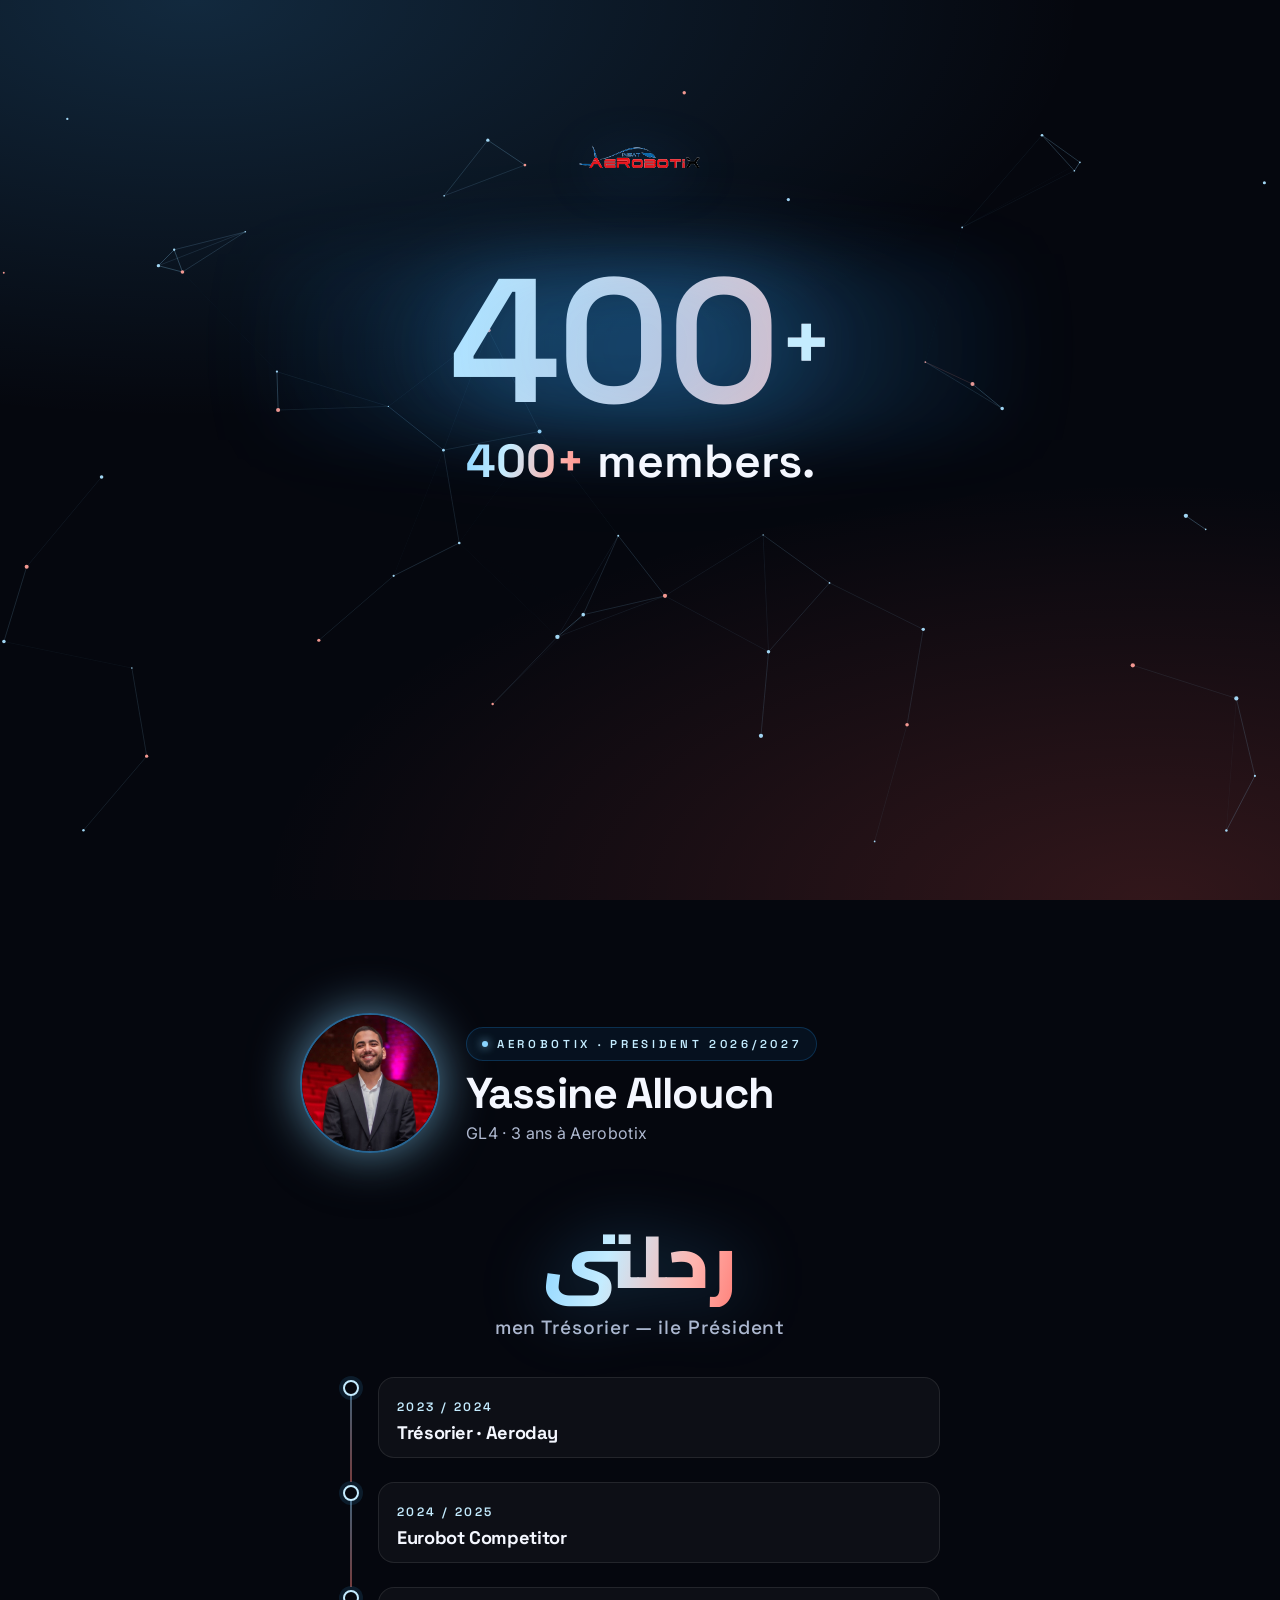
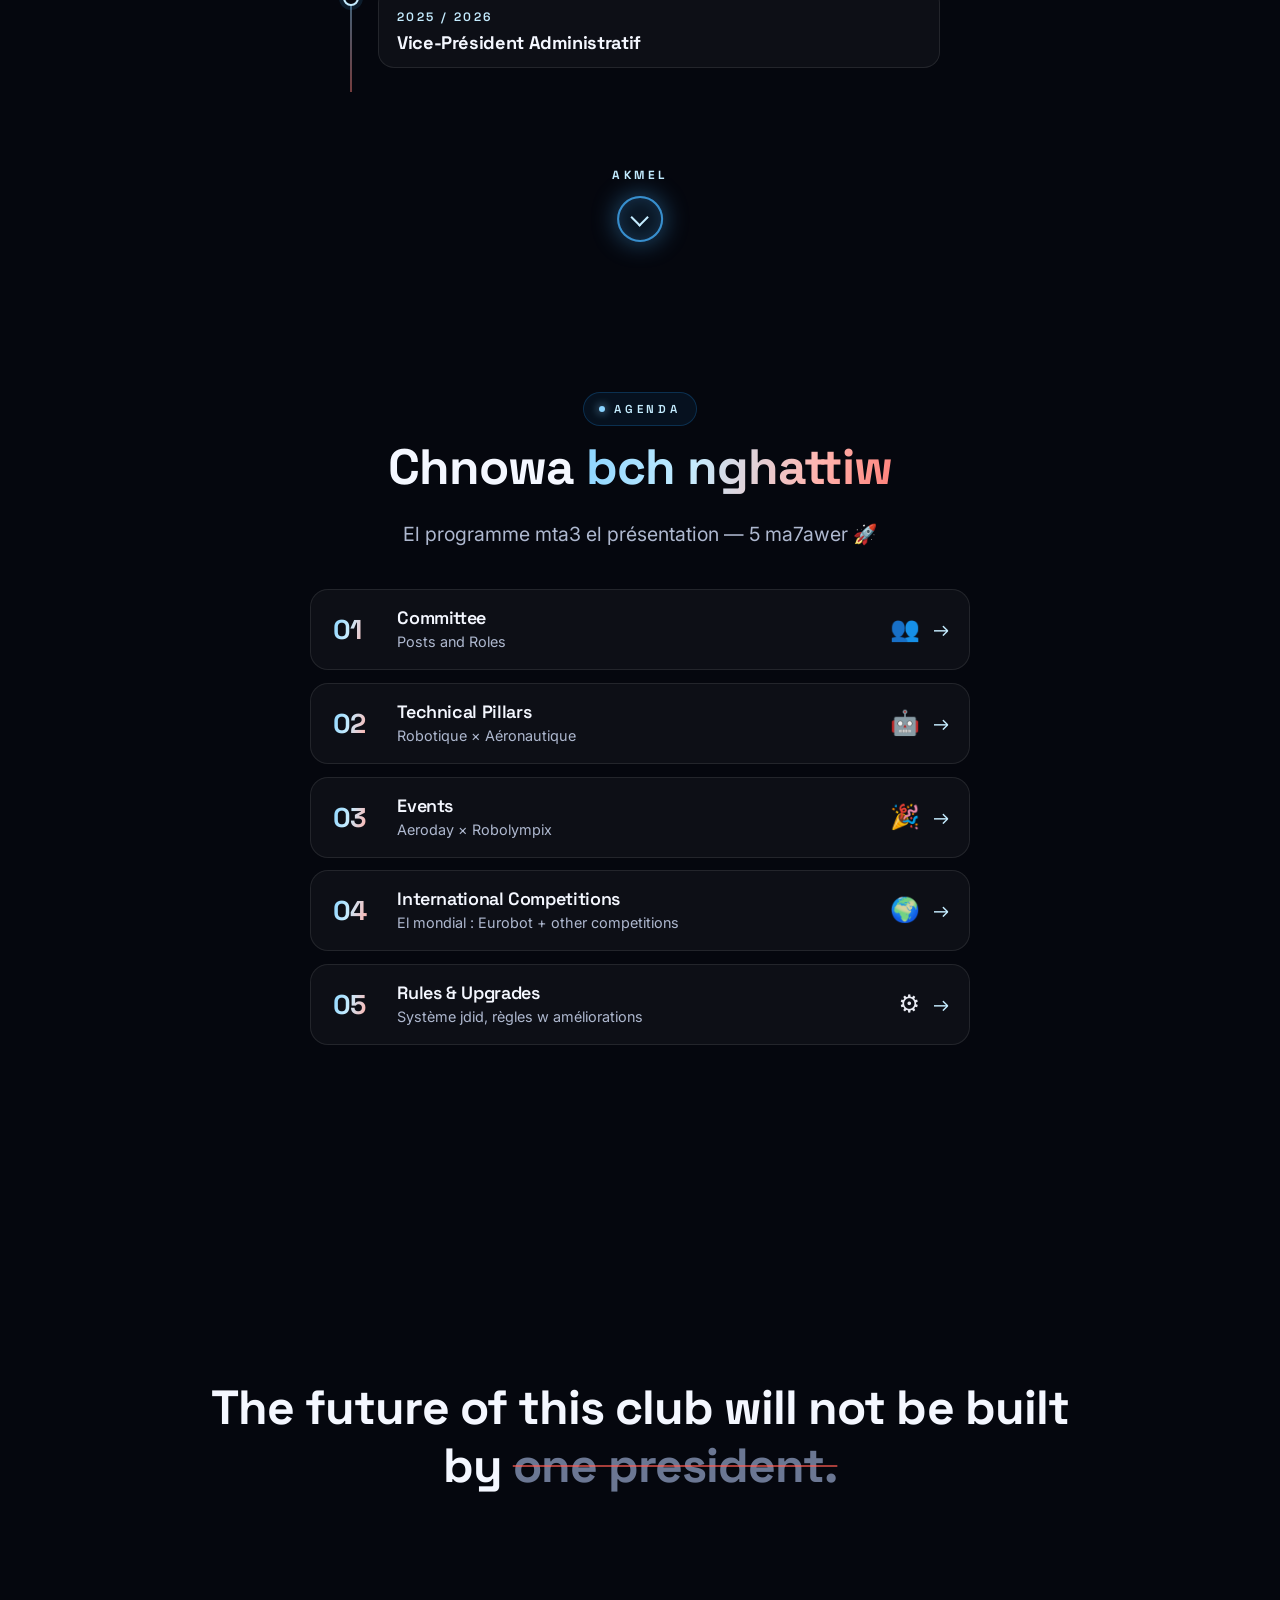
==== index.html @ 01adc4f2 "Aerobotix presidential vision — full presentation site Hero/coup gag, journey, 5-topic agenda (commi" ====
<!DOCTYPE html>
<html lang="en">
<head>
<meta charset="UTF-8" />
<meta name="viewport" content="width=device-width, initial-scale=1.0, viewport-fit=cover" />
<meta name="theme-color" content="#05070e" />
<title>Aerobotix — One Year. One Vision.</title>
<meta name="description" content="400 members. 400 ambitions. One year. The vision for INSAT Aerobotix — where Robotics meets Aeronautics." />

<!-- Social share preview -->
<meta property="og:title" content="Aerobotix — One Year. One Vision." />
<meta property="og:description" content="400 members. 400 ambitions. One year. What can we build together?" />
<meta property="og:image" content="logo.png" />
<meta property="og:type" content="website" />

<link rel="icon" type="image/png" href="logo.png" />

<!-- Fonts -->
<link rel="preconnect" href="https://fonts.googleapis.com" />
<link rel="preconnect" href="https://fonts.gstatic.com" crossorigin />
<link href="https://fonts.googleapis.com/css2?family=Space+Grotesk:wght@400;500;600;700&family=Inter:wght@300;400;500;600;700&family=Cairo:wght@600;700;900&display=swap" rel="stylesheet" />

<!-- Styles -->
<link rel="stylesheet" href="styles.css" />
</head>
<body>

<div id="progress"></div>
<canvas id="field"></canvas>

<!-- ===================== SECTION 1 — HERO ===================== -->
<section id="hero">
  <div class="wrap">
    <img class="hero-logo" src="logo.png" alt="Aerobotix logo" />
    <div class="big-number" id="bigNum">0</div>

    <div class="hero-lines" id="heroLines">
      <span class="line"><b class="gradient-text">400+</b> members.</span>
      <span class="line"><b class="gradient-text">400+</b> ambitions.</span>
      <span class="line">One&nbsp;year.</span>
    </div>

    <p class="hero-q" id="heroQ">What can we build together?</p>

    <div class="hero-cta" id="heroCta">
      <a href="#hero" class="btn" id="beginBtn">
        Begin the journey
        <span class="arrow">→</span>
      </a>
    </div>

    <p class="hero-by" id="heroBy">
      A vision by <span class="name">Yassine Allouch</span>
      <span class="sep">·</span> President, Aerobotix
    </p>
  </div>
</section>


<!-- ===================== SECTION 2 — WHO AM I / JOURNEY ===================== -->
<section id="journey">
  <div class="wrap">

    <!-- intro card -->
    <div class="me" data-reveal>
      <div class="me-photo"><img src="president.jpeg" alt="Yassine Allouch" /></div>
      <div class="me-info">
        <span class="eyebrow"><span class="dot"></span> Aerobotix &middot; President 2026/2027</span>
        <h2 class="me-name">Yassine Allouch</h2>
        <p class="me-meta">GL4 &middot; 3 ans à Aerobotix</p>
      </div>
    </div>

    <!-- arabic title -->
    <div class="journey-title" data-reveal style="--d:.1s">
      <span class="ar gradient-text" dir="rtl" lang="ar">رحلتي</span>
      <span class="journey-sub">men Trésorier &mdash; ile Président</span>
    </div>

    <!-- timeline -->
    <ol class="timeline">
      <li class="tl-item" data-reveal style="--d:.05s">
        <div class="tl-rail"><span class="tl-dot"></span></div>
        <div class="tl-card">
          <span class="tl-year">2023 / 2024</span>
          <h3 class="tl-role">Trésorier &middot; Aeroday</h3>
        </div>
      </li>

      <li class="tl-item" data-reveal style="--d:.05s">
        <div class="tl-rail"><span class="tl-dot"></span></div>
        <div class="tl-card">
          <span class="tl-year">2024 / 2025</span>
          <h3 class="tl-role">Eurobot Competitor</h3>
        </div>
      </li>

      <li class="tl-item" data-reveal style="--d:.05s">
        <div class="tl-rail"><span class="tl-dot"></span></div>
        <div class="tl-card">
          <span class="tl-year">2025 / 2026</span>
          <h3 class="tl-role">Vice-Président Administratif</h3>
        </div>
      </li>

      <li class="tl-item now" data-reveal style="--d:.05s">
        <div class="tl-rail"><span class="tl-dot now"></span></div>
        <div class="tl-card">
          <span class="tl-year">2026 / 2027</span>
          <h3 class="tl-role">Président</h3>
        </div>
      </li>
    </ol>

  </div>

  <a href="#agenda" class="scroll-down" aria-label="Scroll down">
    <span class="label">Akmel</span>
    <span class="ring"><span class="chev"></span></span>
  </a>
</section>


<!-- ===================== SECTION 3 — AGENDA ===================== -->
<section id="agenda">
  <div class="wrap">

    <div class="agenda-head" data-reveal>
      <span class="eyebrow"><span class="dot"></span> Agenda</span>
      <h2 class="sec-title">Chnowa <span class="gradient-text">bch nghattiw</span></h2>
      <p class="sec-sub">El programme mta3 el présentation &mdash; 5 ma7awer 🚀</p>
    </div>

    <ol class="agenda-list">
      <li data-reveal style="--d:.05s">
        <a class="agenda-item" href="committee.html">
          <span class="agenda-num">01</span>
          <div class="agenda-text">
            <h3>Committee</h3>
            <p>Posts and Roles</p>
          </div>
          <span class="agenda-right"><span class="agenda-ico">👥</span><span class="agenda-go">→</span></span>
        </a>
      </li>

      <li data-reveal style="--d:.10s">
        <a class="agenda-item" href="technical-pillars.html">
          <span class="agenda-num">02</span>
          <div class="agenda-text">
            <h3>Technical Pillars</h3>
            <p>Robotique &times; Aéronautique</p>
          </div>
          <span class="agenda-right"><span class="agenda-ico">🤖</span><span class="agenda-go">→</span></span>
        </a>
      </li>

      <li data-reveal style="--d:.15s">
        <a class="agenda-item" href="events.html">
          <span class="agenda-num">03</span>
          <div class="agenda-text">
            <h3>Events</h3>
            <p>Aeroday &times; Robolympix</p>
          </div>
          <span class="agenda-right"><span class="agenda-ico">🎉</span><span class="agenda-go">→</span></span>
        </a>
      </li>

      <li data-reveal style="--d:.20s">
        <a class="agenda-item" href="international-competitions.html">
          <span class="agenda-num">04</span>
          <div class="agenda-text">
            <h3>International Competitions</h3>
            <p>El mondial : Eurobot + other competitions</p>
          </div>
          <span class="agenda-right"><span class="agenda-ico">🌍</span><span class="agenda-go">→</span></span>
        </a>
      </li>

      <li data-reveal style="--d:.25s">
        <a class="agenda-item" href="rules-upgrades.html">
          <span class="agenda-num">05</span>
          <div class="agenda-text">
            <h3>Rules &amp; Upgrades</h3>
            <p>Système jdid, règles w améliorations</p>
          </div>
          <span class="agenda-right"><span class="agenda-ico">⚙️</span><span class="agenda-go">→</span></span>
        </a>
      </li>
    </ol>

  </div>
</section>


<!-- ===================== FINAL — CLOSING ===================== -->
<section id="finale">
  <div class="wrap">
    <div class="finale-lines">
      <p class="finale-line" data-fin="0">
        The future of this club will not be built by
        <span class="strike">one&nbsp;president.</span>
      </p>
      <p class="finale-line big" data-fin="1">
        It will be built by <span class="gradient-text">all&nbsp;of&nbsp;us.</span>
      </p>
      <p class="finale-line" data-fin="2">
        Let's make this a <span class="gradient-text">year worth remembering.</span>
      </p>
    </div>

    <div class="finale-cta" data-fin="3">
      <button class="btn btn-in" id="imInBtn" type="button">
        I'M IN <span class="arrow">🚀</span>
      </button>
    </div>
  </div>
</section>


<!-- ===================== THE "COUP" GAG ===================== -->
<div id="coup" aria-hidden="true">
  <div class="coup-rays"></div>

  <button class="coup-mute" id="coupMute" title="Mute / Unmute" type="button">🔊</button>

  <div class="coup-stage">
    <img class="coup-portrait" src="ill.png" alt="El Qa2id" />
    <div class="coup-medal">★ ★ ★</div>
    <h2 class="coup-title">El Dictatour</h2>
    <div class="coup-sub">Yassine I &middot; President mada el 7ayet</div>

    <div class="coup-lines" id="coupLines">
      <p>Bel iradat el cha3b... w bdoun iradat 7atta 7add akhor 😎</p>
      <p>Entikhabet charifa w nziha &mdash; 99.99% mel aswat 🗳️</p>
      <p>Aerobotix... taht 9iyedti, lel abad 🫡</p>
    </div>

    <button class="coup-lock" id="coupLock" type="button">Commit <span>✊</span></button>
  </div>

  <div class="coup-ticker">
    <span class="run">★ 3acht el dictatour ★ Aerobotix lel abad ★ Atta3a wel intidham ★ Robots + Drones taht el amr ★ Entikhabet charifa 99.99% ★ 3acht el dictatour ★ Aerobotix lel abad ★ Atta3a wel intidham ★ Robots + Drones taht el amr ★ Entikhabet charifa 99.99% ★</span>
  </div>

  <!-- punchline -->
  <div class="coup-punch" id="coupPunch">
    <div class="punch-inner">
      <img class="punch-logo" src="logo.png" alt="Aerobotix" />

      <div class="haha">HaHa <span class="wink">😄</span></div>
      <p class="punch-lead">nfadleek...</p>

      <div class="punch-lines">
        <p>Betbiaa fama entikhabet 🗳️ ... leken kont el <b>metrachah el wahid</b> 🤷</p>
        <p>W betbiaa, men <b>ha9 ay wahed</b> yaaref chnowa bech ysir.</p>
      </div>

      <p class="punch-cta-line">Donc... hayyew maa baadhna nektachfou</p>

      <div class="punch-year">
        <span class="brand gradient-text">Aerobotix</span>
        <span class="yr">2026 <i>/</i> 2027</span>
      </div>

      <a href="#" class="btn" id="coupContinue">
        Yalla, nbdew
        <span class="arrow">→</span>
      </a>
    </div>
  </div>
</div>

<!-- celebratory finale animation -->
<div id="celebrate" aria-hidden="true">
  <div class="celeb-core">
    <span class="celeb-ring"></span>
    <span class="celeb-ring"></span>
    <span class="celeb-ring"></span>
    <img class="celeb-logo" src="logo.png" alt="Aerobotix" />
    <h2 class="celeb-text gradient-text">LET'S GO</h2>
    <p class="celeb-sub">Aerobotix &middot; 2026 / 2027</p>
  </div>
</div>

<audio id="anthem" src="anthem.mp3" preload="auto" loop></audio>

<!-- Scripts -->
<script src="script.js"></script>
</body>
</html>
---- styles.css ----
/* ============================================================
   AEROBOTIX — Presidential Vision
   Design system + global foundation
   ============================================================ */

:root{
  /* Brand palette (from the Aerobotix logo) — high luminance */
  --blue:        #8ad4ff;   /* Aeronautics */
  --blue-bright: #c4ecff;
  --blue-deep:   #46b2ff;
  --red:         #ff8079;   /* Robotics */
  --red-bright:  #ffb4ae;
  --red-deep:    #ff5d54;

  /* Surfaces */
  --bg:          #05070e;
  --bg-2:        #080b16;
  --panel:       rgba(255,255,255,0.035);
  --panel-brd:   rgba(255,255,255,0.09);

  /* Text */
  --ink:         #f4f7ff;
  --ink-soft:    #aeb8cf;
  --ink-mute:    #6b7793;

  /* Effects */
  --glow-blue:   0 0 50px rgba(138,212,255,.65);
  --glow-red:    0 0 50px rgba(255,128,121,.60);
  --grad:        linear-gradient(105deg, var(--blue) 0%, var(--blue-bright) 35%, var(--red-bright) 75%, var(--red) 100%);

  --ease:        cubic-bezier(.22,.61,.36,1);
  --maxw:        1120px;
}

*,*::before,*::after{ box-sizing:border-box; margin:0; padding:0; }

html{ scroll-behavior:smooth; -webkit-text-size-adjust:100%; }

body{
  background:var(--bg);
  color:var(--ink);
  font-family:'Inter',system-ui,-apple-system,sans-serif;
  line-height:1.6;
  overflow-x:hidden;
  -webkit-font-smoothing:antialiased;
  text-rendering:optimizeLegibility;
}

/* Faint global vignette + brand wash sitting under the canvas */
body::before{
  content:"";
  position:fixed; inset:0; z-index:-3;
  background:
    radial-gradient(120% 80% at 15% 0%, rgba(70,178,255,.20), transparent 58%),
    radial-gradient(120% 80% at 90% 100%, rgba(255,93,84,.18), transparent 58%),
    var(--bg);
}

h1,h2,h3,.display{ font-family:'Space Grotesk',sans-serif; font-weight:700; letter-spacing:-.02em; line-height:1.05; }

::selection{ background:rgba(31,156,255,.35); color:#fff; }

/* Animated circuit/particle background canvas */
#field{
  position:fixed; inset:0; z-index:-2;
  width:100%; height:100%;
  opacity:0; transition:opacity 1.4s ease;
  pointer-events:none;
}
#field.on{ opacity:.95; }

/* Scroll progress bar */
#progress{
  position:fixed; top:0; left:0; height:3px; width:0%;
  background:var(--grad);
  box-shadow:0 0 14px rgba(31,156,255,.7);
  z-index:100; transition:width .12s linear;
}

/* ---- Layout primitives ---- */
section{
  position:relative;
  min-height:100svh;
  display:flex; flex-direction:column; justify-content:center; align-items:center;
  padding:96px 22px;
  width:100%;
}
.wrap{ width:100%; max-width:var(--maxw); margin:0 auto; }

/* Pretitle / eyebrow */
.eyebrow{
  display:inline-flex; align-items:center; gap:9px;
  font-family:'Space Grotesk',sans-serif;
  font-size:.72rem; font-weight:600; letter-spacing:.32em; text-transform:uppercase;
  color:var(--blue-bright);
  padding:7px 15px; border-radius:100px;
  background:rgba(31,156,255,.07);
  border:1px solid rgba(31,156,255,.22);
}
.eyebrow .dot{ width:6px;height:6px;border-radius:50%;background:var(--blue);box-shadow:0 0 10px var(--blue); animation:pulse 2s infinite; }
@keyframes pulse{ 0%,100%{opacity:1;transform:scale(1)} 50%{opacity:.4;transform:scale(.7)} }

.gradient-text{
  background:var(--grad);
  -webkit-background-clip:text; background-clip:text;
  -webkit-text-fill-color:transparent; color:transparent;
}

/* ---- Buttons ---- */
.btn{
  position:relative; display:inline-flex; align-items:center; gap:12px;
  font-family:'Space Grotesk',sans-serif; font-weight:600; font-size:1.02rem;
  color:#fff; text-decoration:none; cursor:pointer;
  padding:17px 34px; border:none; border-radius:100px;
  background:linear-gradient(105deg,var(--blue-deep),var(--blue) 45%,var(--red) 110%);
  box-shadow:0 10px 34px rgba(31,156,255,.35), inset 0 0 0 1px rgba(255,255,255,.15);
  overflow:hidden; isolation:isolate;
  transition:transform .3s var(--ease), box-shadow .3s var(--ease);
}
.btn:hover{ transform:translateY(-3px); box-shadow:0 16px 44px rgba(31,156,255,.5), inset 0 0 0 1px rgba(255,255,255,.25); }
.btn:active{ transform:translateY(-1px) scale(.99); }
.btn .arrow{ transition:transform .3s var(--ease); }
.btn:hover .arrow{ transform:translateX(5px); }
/* Sweeping shine */
.btn::after{
  content:""; position:absolute; top:0; left:-120%; width:60%; height:100%; z-index:-1;
  background:linear-gradient(105deg,transparent,rgba(255,255,255,.4),transparent);
  transform:skewX(-18deg); transition:left .6s var(--ease);
}
.btn:hover::after{ left:140%; }

/* ============================================================
   SECTION 1 — HERO
   ============================================================ */
#hero{ text-align:center; overflow:hidden; }

.hero-logo{
  width:128px; max-width:46vw; height:auto; margin-bottom:30px;
  filter:drop-shadow(0 6px 26px rgba(31,156,255,.4));
  opacity:0; transform:translateY(14px);
  animation:fadeUp .9s var(--ease) .15s forwards;
}

.big-number{
  font-family:'Space Grotesk',sans-serif; font-weight:600;
  font-size:clamp(4.6rem,26vw,11rem);
  line-height:.9; letter-spacing:-.02em;
  background:var(--grad);
  -webkit-background-clip:text; background-clip:text;
  -webkit-text-fill-color:transparent; color:transparent;
  filter:drop-shadow(0 0 46px rgba(70,178,255,.45));
  position:relative;
}
/* the "+" sits a touch smaller & lifted for a refined look */
.big-number .plus{ font-size:.5em; vertical-align:.32em; margin-left:.02em; -webkit-text-fill-color:initial; color:var(--blue-bright); }
.big-number::after{
  content:""; position:absolute; left:50%; top:54%; transform:translate(-50%,-50%);
  width:118%; height:118%; z-index:-1;
  background:radial-gradient(circle, rgba(31,156,255,.22), transparent 62%);
  filter:blur(28px);
}

.hero-lines{ margin-top:14px; min-height:1em; }
.hero-lines .line{
  display:block;
  font-family:'Space Grotesk',sans-serif; font-weight:600;
  font-size:clamp(1.5rem,7vw,2.9rem); line-height:1.18;
  opacity:0; transform:translateY(18px);
}
.hero-lines .line b{ font-weight:700; }
.line.show{ animation:fadeUp .8s var(--ease) forwards; }

.hero-q{
  margin-top:30px;
  font-size:clamp(1.05rem,4.4vw,1.55rem);
  color:var(--ink-soft); font-weight:300;
  opacity:0; transform:translateY(16px);
}
.hero-q.show{ animation:fadeUp .9s var(--ease) forwards; }

.hero-cta{ margin-top:42px; opacity:0; transform:translateY(16px); }
.hero-cta.show{ animation:fadeUp .9s var(--ease) forwards; }

.hero-by{
  margin-top:30px;
  font-size:.82rem; letter-spacing:.04em;
  color:var(--ink-mute);
  opacity:0; transform:translateY(12px);
}
.hero-by .name{ color:var(--ink-soft); font-weight:500; }
.hero-by .sep{ color:rgba(255,255,255,.18); margin:0 9px; }
.hero-by.show{ animation:fadeUp 1s var(--ease) forwards; }

/* Scroll cue */
.scroll-cue{
  position:absolute; bottom:26px; left:50%; transform:translateX(-50%);
  display:flex; flex-direction:column; align-items:center; gap:8px;
  color:var(--ink-mute); font-size:.66rem; letter-spacing:.28em; text-transform:uppercase;
  opacity:0; animation:fadeUp 1s var(--ease) 3.6s forwards;
}
.scroll-cue .mouse{
  width:24px; height:38px; border:2px solid rgba(255,255,255,.25); border-radius:14px;
  display:flex; justify-content:center; padding-top:7px;
}
.scroll-cue .mouse i{ width:3px; height:7px; border-radius:3px; background:var(--blue-bright); animation:wheel 1.6s infinite; }
@keyframes wheel{ 0%{opacity:0;transform:translateY(-4px)} 40%{opacity:1} 100%{opacity:0;transform:translateY(9px)} }

/* ============================================================
   SCROLL REVEAL — shared utility (used by all sections)
   ============================================================ */
[data-reveal]{
  opacity:0; transform:translateY(30px);
  transition:opacity .8s var(--ease) var(--d,0s), transform .8s var(--ease) var(--d,0s);
  will-change:opacity, transform;
}
[data-reveal].inview{ opacity:1; transform:none; }

/* ============================================================
   SECTION 2 — WHO AM I / JOURNEY
   ============================================================ */
#journey .wrap{ max-width:680px; }

/* intro card */
.me{
  display:flex; flex-direction:column; align-items:center; text-align:center; gap:18px;
}
.me-photo img{
  width:118px; height:118px; border-radius:50%; object-fit:cover; object-position:center top;
  border:2px solid rgba(70,178,255,.55);
  box-shadow:var(--glow-blue), 0 16px 44px rgba(0,0,0,.55);
}
.me-name{ font-size:clamp(1.9rem,8vw,2.7rem); margin-top:10px; }
.me-meta{ color:var(--ink-soft); margin-top:5px; font-size:1rem; letter-spacing:.02em; }
@media (min-width:600px){
  .me{ flex-direction:row; text-align:left; gap:26px; }
  .me-photo img{ width:140px; height:140px; }
}

/* arabic journey title */
.journey-title{ text-align:center; margin:54px 0 6px; }
.journey-title .ar{
  display:inline-block; font-family:'Cairo',sans-serif; font-weight:900;
  font-size:clamp(2.8rem,15vw,4.6rem); line-height:1.25;
  filter:drop-shadow(0 0 34px rgba(70,178,255,.35));
}
.journey-sub{
  display:block; margin-top:6px;
  font-family:'Space Grotesk',sans-serif; font-weight:500;
  font-size:clamp(.95rem,4.2vw,1.2rem); color:var(--ink-soft); letter-spacing:.05em;
}

/* timeline */
.timeline{ list-style:none; max-width:600px; margin:34px auto 0; }
.tl-item{
  display:grid; grid-template-columns:22px 1fr; gap:16px;
  margin-bottom:24px;
}
.tl-item:last-child{ margin-bottom:0; }
.tl-rail{ position:relative; display:flex; justify-content:center; }
/* connecting line (hidden on the last node) */
.tl-rail::before{
  content:""; position:absolute; left:50%; transform:translateX(-50%);
  top:10px; bottom:-24px; width:2px;
  background:linear-gradient(180deg, var(--blue), var(--red));
  opacity:.45;
}
.tl-item:last-child .tl-rail::before{ display:none; }
.tl-dot{
  position:relative; z-index:1; width:16px; height:16px; margin-top:3px; border-radius:50%;
  background:var(--bg); border:2px solid var(--blue-bright);
  box-shadow:0 0 0 4px rgba(70,178,255,.12);
}
.tl-dot.now{
  width:20px; height:20px; border:none; background:var(--grad);
  box-shadow:0 0 0 6px rgba(70,178,255,.16), var(--glow-blue);
  animation:nowPulse 2.2s ease-in-out infinite;
}
@keyframes nowPulse{ 0%,100%{ box-shadow:0 0 0 6px rgba(70,178,255,.16), 0 0 26px rgba(138,212,255,.5); } 50%{ box-shadow:0 0 0 10px rgba(70,178,255,.05), 0 0 40px rgba(138,212,255,.8); } }

.tl-card{
  background:var(--panel); border:1px solid var(--panel-brd); border-radius:16px;
  padding:15px 18px; backdrop-filter:blur(8px); -webkit-backdrop-filter:blur(8px);
}
.tl-year{
  font-family:'Space Grotesk',sans-serif; font-size:.76rem; font-weight:600;
  letter-spacing:.2em; text-transform:uppercase; color:var(--blue-bright);
}
.tl-role{ font-family:'Space Grotesk',sans-serif; font-size:1.14rem; margin-top:4px; color:var(--ink); }
.tl-desc{ margin-top:7px; font-size:.95rem; color:var(--ink-soft); line-height:1.5; }

/* the current / "now" node — highlighted */
.tl-item.now .tl-card{
  border-color:rgba(70,178,255,.42);
  background:linear-gradient(160deg, rgba(70,178,255,.10), rgba(255,93,84,.06));
  box-shadow:0 0 44px rgba(70,178,255,.18);
}
.tl-item.now .tl-role{
  background:var(--grad); -webkit-background-clip:text; background-clip:text;
  -webkit-text-fill-color:transparent; color:transparent;
}

/* ============================================================
   SHARED SECTION HEADINGS (used by Section 3+)
   ============================================================ */
.sec-title{ font-size:clamp(1.9rem,8.5vw,3.1rem); line-height:1.08; }
.sec-sub{
  margin-top:12px; color:var(--ink-soft);
  font-size:clamp(1rem,4.2vw,1.22rem); line-height:1.5;
}

/* ============================================================
   SCROLL-DOWN INDICATOR (reusable)
   ============================================================ */
.scroll-down{
  position:absolute; bottom:26px; left:50%; transform:translateX(-50%);
  display:flex; flex-direction:column; align-items:center; gap:11px;
  text-decoration:none;
  font-family:'Space Grotesk',sans-serif; font-size:.74rem; font-weight:700;
  letter-spacing:.3em; text-transform:uppercase; color:var(--blue-bright);
}
.scroll-down .ring{
  position:relative; width:46px; height:46px; border-radius:50%;
  display:flex; align-items:center; justify-content:center;
  border:2px solid rgba(70,178,255,.55);
  background:rgba(70,178,255,.10);
  box-shadow:0 0 26px rgba(70,178,255,.45), inset 0 0 14px rgba(70,178,255,.18);
  animation:bobRing 1.5s ease-in-out infinite;
}
/* expanding pulse halo */
.scroll-down .ring::after{
  content:""; position:absolute; inset:-2px; border-radius:50%;
  border:2px solid rgba(70,178,255,.5);
  animation:haloPulse 1.8s ease-out infinite;
}
.scroll-down .chev{
  width:13px; height:13px; margin-top:-3px;
  border-right:2.5px solid var(--blue-bright); border-bottom:2.5px solid var(--blue-bright);
  transform:rotate(45deg);
}
@keyframes bobRing{ 0%,100%{ transform:translateY(0); } 50%{ transform:translateY(8px); } }
@keyframes haloPulse{ 0%{ transform:scale(1); opacity:.7; } 100%{ transform:scale(1.7); opacity:0; } }

/* ============================================================
   SECTION 3 — AGENDA
   ============================================================ */
#agenda .wrap{ max-width:660px; }
.agenda-head{ display:flex; flex-direction:column; align-items:center; text-align:center; gap:14px; }

.agenda-list{ list-style:none; display:flex; flex-direction:column; gap:13px; margin:40px auto 0; }
.agenda-item{
  position:relative; display:grid; grid-template-columns:auto 1fr auto; align-items:center; gap:18px;
  padding:17px 20px 17px 22px; border-radius:18px; overflow:hidden;
  text-decoration:none; color:inherit;
  background:var(--panel); border:1px solid var(--panel-brd);
  backdrop-filter:blur(8px); -webkit-backdrop-filter:blur(8px);
  transition:transform .35s var(--ease), border-color .35s var(--ease), box-shadow .35s var(--ease), background .35s var(--ease);
}
/* growing left accent bar */
.agenda-item::before{
  content:""; position:absolute; left:0; top:0; bottom:0; width:3px;
  background:var(--grad); transform:scaleY(0); transform-origin:top;
  transition:transform .35s var(--ease);
}
.agenda-item:hover{
  transform:translateX(5px);
  border-color:rgba(70,178,255,.4);
  box-shadow:0 12px 40px rgba(70,178,255,.14);
  background:linear-gradient(160deg, rgba(70,178,255,.07), rgba(255,93,84,.04));
}
.agenda-item:hover::before{ transform:scaleY(1); }

.agenda-num{
  font-family:'Space Grotesk',sans-serif; font-weight:700; font-size:1.7rem; line-height:1;
  min-width:1.7em; letter-spacing:-.02em;
  background:var(--grad); -webkit-background-clip:text; background-clip:text;
  -webkit-text-fill-color:transparent; color:transparent;
}
.agenda-text h3{ font-family:'Space Grotesk',sans-serif; font-size:1.12rem; font-weight:600; color:var(--ink); line-height:1.2; }
.agenda-text p{ margin-top:3px; font-size:.9rem; color:var(--ink-soft); line-height:1.4; }
.agenda-right{ display:flex; align-items:center; gap:13px; }
.agenda-ico{ font-size:1.5rem; line-height:1; opacity:.95; }
.agenda-go{
  font-family:'Space Grotesk',sans-serif; font-size:1.25rem; color:var(--blue-bright);
  transition:transform .35s var(--ease); transform:translateX(0);
}
.agenda-item:hover .agenda-go{ transform:translateX(5px); }

@media (max-width:380px){
  .agenda-item{ gap:13px; padding:15px 16px; }
  .agenda-num{ font-size:1.45rem; }
  .agenda-ico{ display:none; }
}

/* ============================================================
   THE "COUP" GAG  — dictator takeover interstitial
   ============================================================ */
#coup{
  position:fixed; inset:0; z-index:1000;
  display:none; flex-direction:column; align-items:center; justify-content:center;
  text-align:center; padding:34px 20px;
  overflow:hidden;
  background:
    radial-gradient(120% 100% at 50% 8%, #4a3b1e 0%, #2a2412 38%, #120d06 78%, #080502 100%);
  opacity:0; transition:opacity .5s ease;
}
#coup.show{ display:flex; opacity:1; }

/* rotating golden propaganda sunburst behind the leader */
.coup-rays{
  position:absolute; top:38%; left:50%;
  width:170vmax; height:170vmax; transform:translate(-50%,-50%);
  background:repeating-conic-gradient(from 0deg,
     rgba(255,196,84,.13) 0deg 6deg, transparent 6deg 12deg);
  animation:spin 60s linear infinite; pointer-events:none;
  -webkit-mask-image:radial-gradient(circle, #000 0%, #000 30%, transparent 62%);
          mask-image:radial-gradient(circle, #000 0%, #000 30%, transparent 62%);
}
@keyframes spin{ to{ transform:translate(-50%,-50%) rotate(360deg); } }

.coup-stage{ position:relative; z-index:2; width:100%; max-width:560px; }

/* leader portrait */
.coup-portrait{
  width:190px; height:190px; max-width:52vw; max-height:52vw;
  margin:0 auto 22px; border-radius:50%;
  object-fit:cover; object-position:center top;
  border:4px solid #d8b25a;
  box-shadow:0 0 0 7px rgba(216,178,90,.18), 0 0 60px rgba(216,178,90,.5), 0 22px 50px rgba(0,0,0,.6);
  opacity:0; transform:scale(.6);
  animation:leaderIn 1s cubic-bezier(.2,.8,.2,1) .15s forwards;
}
@keyframes leaderIn{ to{ opacity:1; transform:scale(1); } }

.coup-medal{ font-size:1.5rem; letter-spacing:.5em; color:#e7c469; margin-bottom:6px; opacity:0; animation:fadeUp .6s ease .5s forwards; }

.coup-title{
  font-family:'Space Grotesk',sans-serif; font-weight:700;
  font-size:clamp(1.7rem,8.5vw,3.1rem); line-height:1.02;
  text-transform:uppercase; letter-spacing:.04em;
  color:#f6e6bd; text-shadow:0 2px 24px rgba(231,196,105,.45);
  opacity:0; transform:translateY(16px) scale(1.15);
  animation:slamIn .6s cubic-bezier(.2,.9,.25,1) .7s forwards;
}
@keyframes slamIn{ to{ opacity:1; transform:translateY(0) scale(1); } }

.coup-sub{
  margin-top:10px; font-family:'Space Grotesk',sans-serif; font-weight:500;
  font-size:clamp(.95rem,4.4vw,1.25rem); color:#d8b25a; letter-spacing:.12em; text-transform:uppercase;
  opacity:0; animation:fadeUp .6s ease 1.15s forwards;
}

.coup-lines{ margin-top:24px; display:flex; flex-direction:column; gap:13px; }
.coup-lines p{
  font-size:clamp(.98rem,4.3vw,1.18rem); color:#f0e3c4; line-height:1.45;
  opacity:0; transform:translateY(14px);
}
.coup-lines p.show{ animation:fadeUp .65s var(--ease) forwards; }

/* skip button — stays hidden during the unskippable lock, then appears */
.coup-lock{
  margin-top:30px; display:none; align-items:center; gap:9px;
  font-family:'Space Grotesk',sans-serif; font-size:.96rem; font-weight:700; letter-spacing:.04em;
  padding:13px 28px; border-radius:100px; cursor:pointer;
  color:#1a120a; background:linear-gradient(105deg,#e7c469,#f6e6bd);
  border:1px solid #f6e6bd; box-shadow:0 8px 26px rgba(231,196,105,.45);
  transition:transform .25s var(--ease), box-shadow .25s var(--ease);
}
.coup-lock.ready{ display:inline-flex; animation:skipIn .5s var(--ease); }
.coup-lock:hover{ transform:translateY(-2px); box-shadow:0 12px 34px rgba(231,196,105,.6); }
.coup-lock:active{ transform:translateY(0) scale(.98); }
@keyframes skipIn{ from{ opacity:0; transform:translateY(12px) scale(.9); } to{ opacity:1; transform:translateY(0) scale(1); } }

/* scrolling propaganda ticker */
.coup-ticker{
  position:absolute; bottom:0; left:0; right:0; z-index:3;
  background:linear-gradient(90deg,#7c1d12,#a8281a,#7c1d12);
  border-top:1px solid rgba(255,210,140,.35);
  overflow:hidden; white-space:nowrap; padding:9px 0;
  opacity:0; animation:fadeUp .6s ease 1s forwards;
}
.coup-ticker .run{
  display:inline-block; padding-left:100%;
  font-family:'Space Grotesk',sans-serif; font-weight:600; font-size:.82rem;
  letter-spacing:.18em; text-transform:uppercase; color:#ffe7b8;
  animation:ticker 18s linear infinite;
}
@keyframes ticker{ from{ transform:translateX(0); } to{ transform:translateX(-100%); } }

/* mute toggle (always available) */
.coup-mute{
  position:absolute; top:16px; right:16px; z-index:4;
  width:42px; height:42px; border-radius:50%; cursor:pointer;
  display:flex; align-items:center; justify-content:center; font-size:1.1rem;
  background:rgba(0,0,0,.4); border:1px solid rgba(216,178,90,.35); color:#e7c469;
}

/* ---- the punchline reveal ---- */
.coup-punch{
  position:absolute; inset:0; z-index:5;
  display:none; flex-direction:column; align-items:center; justify-content:center;
  text-align:center; padding:40px 24px; overflow:hidden;
  background:
    radial-gradient(100% 60% at 50% 0%,   rgba(70,178,255,.20), transparent 62%),
    radial-gradient(100% 60% at 50% 100%, rgba(255,93,84,.18), transparent 62%),
    radial-gradient(130% 110% at 50% 35%, #0d1726 0%, #070b14 62%, #04060d 100%);
}
.coup-punch.show{ display:flex; animation:punchIn .6s var(--ease); }
@keyframes punchIn{ from{ opacity:0; } to{ opacity:1; } }

.punch-inner{
  position:relative; z-index:1;
  width:100%; max-width:600px;
  display:flex; flex-direction:column; align-items:center; gap:15px;
}
/* staggered entrance for every block */
.coup-punch.show .punch-inner > *{ opacity:0; animation:punchUp .7s var(--ease) forwards; }
.coup-punch.show .punch-inner > *:nth-child(1){ animation-delay:.05s; }
.coup-punch.show .punch-inner > *:nth-child(2){ animation-delay:.18s; }
.coup-punch.show .punch-inner > *:nth-child(3){ animation-delay:.34s; }
.coup-punch.show .punch-inner > *:nth-child(4){ animation-delay:.50s; }
.coup-punch.show .punch-inner > *:nth-child(5){ animation-delay:.68s; }
.coup-punch.show .punch-inner > *:nth-child(6){ animation-delay:.84s; }
.coup-punch.show .punch-inner > *:nth-child(7){ animation-delay:1.02s; }
@keyframes punchUp{ from{ opacity:0; transform:translateY(20px); } to{ opacity:1; transform:translateY(0); } }

.punch-logo{
  width:104px; max-width:38vw; height:auto; margin-bottom:2px;
  filter:drop-shadow(0 6px 22px rgba(70,178,255,.45));
}

.coup-punch .haha{
  font-family:'Space Grotesk',sans-serif; font-weight:700;
  font-size:clamp(3rem,17vw,5.6rem); line-height:1; letter-spacing:-.02em;
  background:var(--grad); -webkit-background-clip:text; background-clip:text;
  -webkit-text-fill-color:transparent; color:transparent;
  filter:drop-shadow(0 0 40px rgba(70,178,255,.35));
}
.coup-punch .haha .wink{
  display:inline-block; -webkit-text-fill-color:initial; color:initial;
  filter:none; animation:wink 2.6s ease-in-out infinite;
}
@keyframes wink{ 0%,90%,100%{ transform:rotate(0); } 95%{ transform:rotate(16deg); } }

.punch-lead{
  font-family:'Space Grotesk',sans-serif; font-weight:500;
  font-size:clamp(1.1rem,5vw,1.5rem); color:var(--blue-bright); letter-spacing:.02em;
}

.punch-lines{ display:flex; flex-direction:column; gap:11px; margin:4px 0; }
.punch-lines p{ max-width:540px; font-size:clamp(1rem,4.2vw,1.16rem); color:var(--ink-soft); line-height:1.55; }
.punch-lines p b{ color:var(--ink); font-weight:600; }

.punch-cta-line{
  margin-top:6px; font-size:.82rem; letter-spacing:.22em; text-transform:uppercase;
  color:var(--ink-mute);
}

/* the showpiece: Aerobotix 2026 / 2027 */
.punch-year{ display:flex; flex-direction:column; align-items:center; gap:6px; margin:2px 0 8px; }
.punch-year .brand{
  font-family:'Space Grotesk',sans-serif; font-weight:700; letter-spacing:-.02em;
  font-size:clamp(2.6rem,13vw,4.6rem); line-height:.95;
  filter:drop-shadow(0 0 36px rgba(70,178,255,.4));
}
.punch-year .yr{
  font-family:'Space Grotesk',sans-serif; font-weight:600;
  font-size:clamp(1.05rem,5.2vw,1.5rem); letter-spacing:.34em; padding-left:.34em;
  color:var(--blue-bright);
}
.punch-year .yr i{ font-style:normal; color:var(--red-bright); margin:0 .12em; }

/* ---- shared keyframes ---- */
@keyframes fadeUp{ to{ opacity:1; transform:translateY(0); } }

/* ============================================================
   SUBPAGES  (committee, pillars, events, competitions, rules)
   ============================================================ */
.back-home{
  position:fixed; top:16px; left:16px; z-index:80;
  display:inline-flex; align-items:center; gap:8px;
  font-family:'Space Grotesk',sans-serif; font-size:.85rem; font-weight:600;
  color:var(--ink-soft); text-decoration:none;
  padding:9px 16px 9px 13px; border-radius:100px;
  background:rgba(10,14,24,.6); border:1px solid var(--panel-brd);
  backdrop-filter:blur(10px); -webkit-backdrop-filter:blur(10px);
  transition:transform .3s var(--ease), border-color .3s var(--ease), color .3s var(--ease);
}
.back-home .bk{ transition:transform .3s var(--ease); }
.back-home:hover{ color:var(--ink); border-color:rgba(70,178,255,.45); }
.back-home:hover .bk{ transform:translateX(-4px); }

.topic{ text-align:center; }
.topic-inner{ display:flex; flex-direction:column; align-items:center; max-width:760px; }
.topic-badge{
  font-family:'Space Grotesk',sans-serif; font-size:.74rem; font-weight:600;
  letter-spacing:.3em; text-transform:uppercase; color:var(--blue-bright);
  padding:7px 16px; border-radius:100px;
  background:rgba(31,156,255,.07); border:1px solid rgba(31,156,255,.22);
}
.topic-ico{
  font-size:clamp(3rem,15vw,4.6rem); line-height:1; margin:26px 0 8px;
  filter:drop-shadow(0 8px 30px rgba(70,178,255,.4));
  animation:floatY 4s ease-in-out infinite;
}
@keyframes floatY{ 0%,100%{ transform:translateY(0); } 50%{ transform:translateY(-10px); } }
.topic-title{
  font-family:'Space Grotesk',sans-serif; font-weight:700;
  font-size:clamp(2.4rem,11vw,4.2rem); line-height:1.04; letter-spacing:-.02em;
}
.topic-sub{
  margin-top:14px; color:var(--ink-soft); max-width:560px;
  font-size:clamp(1.02rem,4.4vw,1.3rem); line-height:1.5;
}
.topic-actions{ margin-top:40px; display:flex; flex-wrap:wrap; gap:14px; justify-content:center; }
.btn.btn-ghost{
  background:transparent; color:var(--ink);
  box-shadow:inset 0 0 0 1px var(--panel-brd);
}
.btn.btn-ghost:hover{ box-shadow:inset 0 0 0 1px rgba(70,178,255,.5); background:rgba(70,178,255,.06); }
.btn .bk{ transition:transform .3s var(--ease); }
.btn:hover .bk{ transform:translateX(-4px); }

/* ---- Committee page : hierarchy + departments ---- */
#org .wrap, #teaser .wrap{ max-width:780px; }
.sec-head{ display:flex; flex-direction:column; align-items:center; text-align:center; gap:14px; margin-bottom:40px; }

.org-top{ display:flex; flex-direction:column; align-items:center; }
.org-card{
  display:flex; align-items:center; gap:16px;
  padding:15px 24px 15px 16px; border-radius:20px;
  background:var(--panel); border:1px solid var(--panel-brd);
}
.org-card.lead{
  border-color:rgba(70,178,255,.45);
  background:linear-gradient(160deg, rgba(70,178,255,.12), rgba(255,93,84,.05));
  box-shadow:0 0 46px rgba(70,178,255,.22);
}
.org-photo{
  width:58px; height:58px; border-radius:50%; object-fit:cover; object-position:center top;
  border:2px solid rgba(70,178,255,.55); box-shadow:0 0 18px rgba(70,178,255,.4);
}
.org-meta{ text-align:left; }
.org-role{ font-family:'Space Grotesk',sans-serif; font-size:.72rem; font-weight:600; letter-spacing:.2em; text-transform:uppercase; color:var(--blue-bright); }
.org-name{ font-family:'Space Grotesk',sans-serif; font-size:1.22rem; color:var(--ink); margin-top:2px; }
.org-line{ width:2px; height:40px; background:linear-gradient(180deg, var(--blue), rgba(70,178,255,0)); margin:8px 0 0; }
.org-label{
  font-family:'Space Grotesk',sans-serif; font-size:.7rem; font-weight:600;
  letter-spacing:.28em; text-transform:uppercase; color:var(--ink-mute); margin:6px 0 26px;
}

.dept-grid{ display:grid; grid-template-columns:1fr; gap:14px; }
@media (min-width:680px){ .dept-grid{ grid-template-columns:repeat(3,1fr); } }
.dept-card{
  display:flex; flex-direction:column; align-items:center; text-align:center;
  padding:24px 20px; border-radius:18px; text-decoration:none; color:inherit;
  background:var(--panel); border:1px solid var(--panel-brd);
  backdrop-filter:blur(8px); -webkit-backdrop-filter:blur(8px);
  transition:transform .35s var(--ease), border-color .35s var(--ease), box-shadow .35s var(--ease);
}
.dept-card:hover{
  transform:translateY(-5px); border-color:rgba(70,178,255,.42);
  box-shadow:0 16px 44px rgba(70,178,255,.16);
}
.dept-ico{ font-size:2.3rem; line-height:1; filter:drop-shadow(0 6px 18px rgba(70,178,255,.35)); }
.dept-card h3{ font-family:'Space Grotesk',sans-serif; font-size:1.1rem; color:var(--ink); margin-top:12px; }
.dept-card p{ font-size:.9rem; color:var(--ink-soft); margin-top:7px; line-height:1.45; }
.dept-more{
  margin-top:15px; font-family:'Space Grotesk',sans-serif; font-size:.82rem; font-weight:600;
  letter-spacing:.04em; color:var(--blue-bright);
}
.dept-more i{ font-style:normal; display:inline-block; transition:transform .35s var(--ease); }
.dept-card:hover .dept-more i{ transform:translateX(5px); }

/* ---- Department pages : mission list ---- */
#missions .wrap{ max-width:720px; }
.mission-list{ list-style:none; max-width:640px; margin:32px auto 0; display:flex; flex-direction:column; gap:12px; }
.mission-list li{
  display:flex; gap:15px; align-items:flex-start;
  padding:17px 19px; border-radius:15px;
  background:var(--panel); border:1px solid var(--panel-brd);
  backdrop-filter:blur(8px); -webkit-backdrop-filter:blur(8px);
  transition:border-color .3s var(--ease), transform .3s var(--ease);
}
.mission-list li:hover{ border-color:rgba(70,178,255,.38); transform:translateX(4px); }
.m-dot{
  flex:none; width:11px; height:11px; margin-top:7px; border-radius:50%;
  background:var(--grad); box-shadow:0 0 12px rgba(70,178,255,.6);
}
.mission-list h3{ font-family:'Space Grotesk',sans-serif; font-size:1.04rem; color:var(--ink); }
.tag-new{
  display:inline-block; margin-left:8px; vertical-align:middle;
  font-family:'Space Grotesk',sans-serif; font-size:.62rem; font-weight:700; letter-spacing:.08em;
  padding:3px 8px; border-radius:999px; color:#fff;
  background:linear-gradient(120deg, var(--blue,#46b2ff), var(--red,#ff5d54));
  box-shadow:0 0 12px rgba(70,178,255,.4);
}
.mission-list p{ font-size:.9rem; color:var(--ink-soft); margin-top:4px; line-height:1.45; }
.mission-list p b{ color:var(--ink); font-weight:600; }
.wink-note{ color:var(--blue-bright); font-style:italic; font-size:.84rem; }

.lead-in{
  max-width:600px; margin:0 auto; text-align:center;
  font-size:clamp(1rem,4vw,1.1rem); line-height:1.75; color:var(--ink-soft);
  padding:22px 24px; border-radius:18px;
  background:linear-gradient(160deg, rgba(70,178,255,.08), rgba(255,93,84,.04));
  border:1px solid var(--panel-brd);
}
.lead-in b{ color:var(--ink); font-weight:600; }

/* ---- Events page : two-event split ---- */
#events-split .wrap, #comps .wrap{ max-width:960px; }
.events-split{ display:grid; grid-template-columns:1fr; gap:18px; }
@media (min-width:760px){ .events-split{ grid-template-columns:1fr 1fr; } }
.event-card{
  display:flex; flex-direction:column;
  padding:28px 26px; border-radius:22px;
  background:var(--panel); border:1px solid var(--panel-brd);
  backdrop-filter:blur(8px); -webkit-backdrop-filter:blur(8px);
  transition:transform .35s var(--ease), border-color .35s var(--ease), box-shadow .35s var(--ease);
}
.event-card:hover{ transform:translateY(-5px); border-color:rgba(70,178,255,.42); box-shadow:0 16px 44px rgba(70,178,255,.16); }
.event-card.aero{ background:linear-gradient(160deg, rgba(70,178,255,.10), rgba(70,178,255,.02)); }
.event-card.robo{ background:linear-gradient(160deg, rgba(255,93,84,.10), rgba(255,93,84,.02)); }
.event-ico{ font-size:2.6rem; line-height:1; filter:drop-shadow(0 6px 18px rgba(70,178,255,.35)); }
.event-badge{ margin-top:14px; font-family:'Space Grotesk',sans-serif; font-size:.68rem; font-weight:600; letter-spacing:.22em; text-transform:uppercase; color:var(--blue-bright); }
.event-name{ font-family:'Space Grotesk',sans-serif; font-size:1.5rem; color:var(--ink); margin-top:5px; }
.event-lead{ font-size:.95rem; color:var(--ink-soft); line-height:1.55; margin-top:11px; }
.event-feats{ list-style:none; margin:18px 0 0; display:flex; flex-direction:column; gap:11px; }
.event-feats li{ display:flex; gap:11px; align-items:flex-start; font-size:.9rem; color:var(--ink-soft); line-height:1.45; }
.event-feats li::before{ content:''; flex:none; width:8px; height:8px; margin-top:6px; border-radius:50%; background:var(--grad); box-shadow:0 0 10px rgba(70,178,255,.6); }
.event-feats b{ color:var(--ink); font-weight:600; }

/* ---- Committee page : teaser / stay tuned ---- */
#teaser .topic-inner{ text-align:center; }
.stay-tuned{
  margin-top:30px; font-size:clamp(1rem,4.2vw,1.12rem); color:var(--ink); line-height:1.6;
  padding:18px 24px; border-radius:16px;
  background:linear-gradient(160deg, rgba(70,178,255,.10), rgba(255,93,84,.05));
  border:1px solid rgba(70,178,255,.28);
}
.stay-tuned b{ color:var(--blue-bright); }

/* ============================================================
   FINAL — closing section + celebration
   ============================================================ */
#finale{ text-align:center; overflow:hidden; }
.finale-lines{ display:flex; flex-direction:column; gap:26px; max-width:860px; margin:0 auto; }
.finale-line{
  font-family:'Space Grotesk',sans-serif; font-weight:700;
  font-size:clamp(1.55rem,5.4vw,3rem); line-height:1.2; letter-spacing:-.02em;
  opacity:0; transform:translateY(22px); filter:blur(7px);
}
.finale-line.big{ font-size:clamp(1.9rem,7vw,3.8rem); }
.finale-line.show{ animation:finaleIn 1.05s var(--ease) forwards; }
@keyframes finaleIn{ to{ opacity:1; transform:none; filter:blur(0); } }
.finale-line .strike{
  color:var(--ink-mute); text-decoration:line-through;
  text-decoration-color:rgba(255,93,84,.65); text-decoration-thickness:2px;
}

.finale-cta{ margin-top:56px; opacity:0; transform:translateY(20px); }
.finale-cta.show{ animation:finaleIn 1.05s var(--ease) forwards; }
.btn-in{
  font-size:1.18rem; letter-spacing:.16em; padding:21px 56px;
  animation:inPulse 2.2s ease-in-out infinite;
}
@keyframes inPulse{
  0%,100%{ box-shadow:0 10px 34px rgba(31,156,255,.4), inset 0 0 0 1px rgba(255,255,255,.18); }
  50%{ box-shadow:0 16px 54px rgba(255,93,84,.5), 0 0 64px rgba(31,156,255,.5), inset 0 0 0 1px rgba(255,255,255,.32); }
}

/* celebration overlay */
#celebrate{
  position:fixed; inset:0; z-index:200; display:none; place-items:center; overflow:hidden;
  background:radial-gradient(circle at center, rgba(10,16,30,.93), rgba(5,7,14,.99));
}
#celebrate.show{ display:grid; }
#celebrate::before{
  content:""; position:absolute; inset:0; background:#fff; opacity:0; pointer-events:none;
  animation:celebFlash .55s ease forwards;
}
@keyframes celebFlash{ 0%{opacity:0} 9%{opacity:.6} 100%{opacity:0} }
.celeb-core{ position:relative; display:flex; flex-direction:column; align-items:center; gap:12px; z-index:2; }
.celeb-logo{
  width:112px; height:auto; filter:drop-shadow(0 0 34px rgba(70,178,255,.65));
  animation:celebPop .9s var(--ease) both;
}
.celeb-text{
  font-family:'Space Grotesk',sans-serif; font-weight:700; letter-spacing:.06em;
  font-size:clamp(2.4rem,9vw,4.6rem); animation:celebPop 1s var(--ease) .12s both;
}
.celeb-sub{
  color:var(--ink-soft); letter-spacing:.24em; text-transform:uppercase; font-size:.78rem;
  opacity:0; animation:finaleIn 1s ease .5s forwards;
}
@keyframes celebPop{
  0%{ opacity:0; transform:scale(.3) rotate(-18deg); }
  60%{ transform:scale(1.12) rotate(5deg); }
  100%{ opacity:1; transform:scale(1) rotate(0); }
}
.celeb-ring{
  position:absolute; left:50%; top:42%; width:60px; height:60px; margin:-30px 0 0 -30px;
  border-radius:50%; border:2px solid var(--blue-deep); opacity:0; z-index:1;
  animation:ringOut 1.9s var(--ease) forwards;
}
.celeb-ring:nth-child(2){ animation-delay:.28s; border-color:var(--red-deep); }
.celeb-ring:nth-child(3){ animation-delay:.54s; border-color:var(--blue-bright); }
@keyframes ringOut{ 0%{ opacity:.85; transform:scale(.2); } 100%{ opacity:0; transform:scale(8); } }
.confetti{
  position:absolute; left:50%; top:50%; width:11px; height:11px; border-radius:2px;
  transform:translate(-50%,-50%); pointer-events:none; z-index:1;
  animation:confettiFly var(--dur,1.2s) var(--ease) forwards;
}
@keyframes confettiFly{
  0%{ opacity:1; transform:translate(-50%,-50%) rotate(0); }
  100%{ opacity:0; transform:translate(calc(-50% + var(--tx)), calc(-50% + var(--ty))) rotate(var(--rot)); }
}

/* ---- together (final image) page ---- */
#together{ text-align:center; }
.img-slot{
  width:min(720px,92vw); margin:0 auto 28px; border-radius:24px; overflow:hidden;
}
.together-img{ width:100%; height:auto; display:block; border-radius:24px;
  border:1px solid var(--panel-brd); box-shadow:0 24px 70px rgba(0,0,0,.5); }
.img-ph{
  display:none; place-items:center; gap:6px; min-height:300px; padding:40px;
  border-radius:24px; border:1px dashed rgba(255,255,255,.22); background:var(--panel);
  color:var(--ink-soft); font-size:1.05rem; line-height:1.6; text-align:center;
}
.img-ph code{ color:var(--blue-bright); font-family:'Space Grotesk',sans-serif; }

/* Reduced motion */
@media (prefers-reduced-motion:reduce){
  *{ animation-duration:.001ms !important; transition-duration:.001ms !important; }
  html{ scroll-behavior:auto; }
}
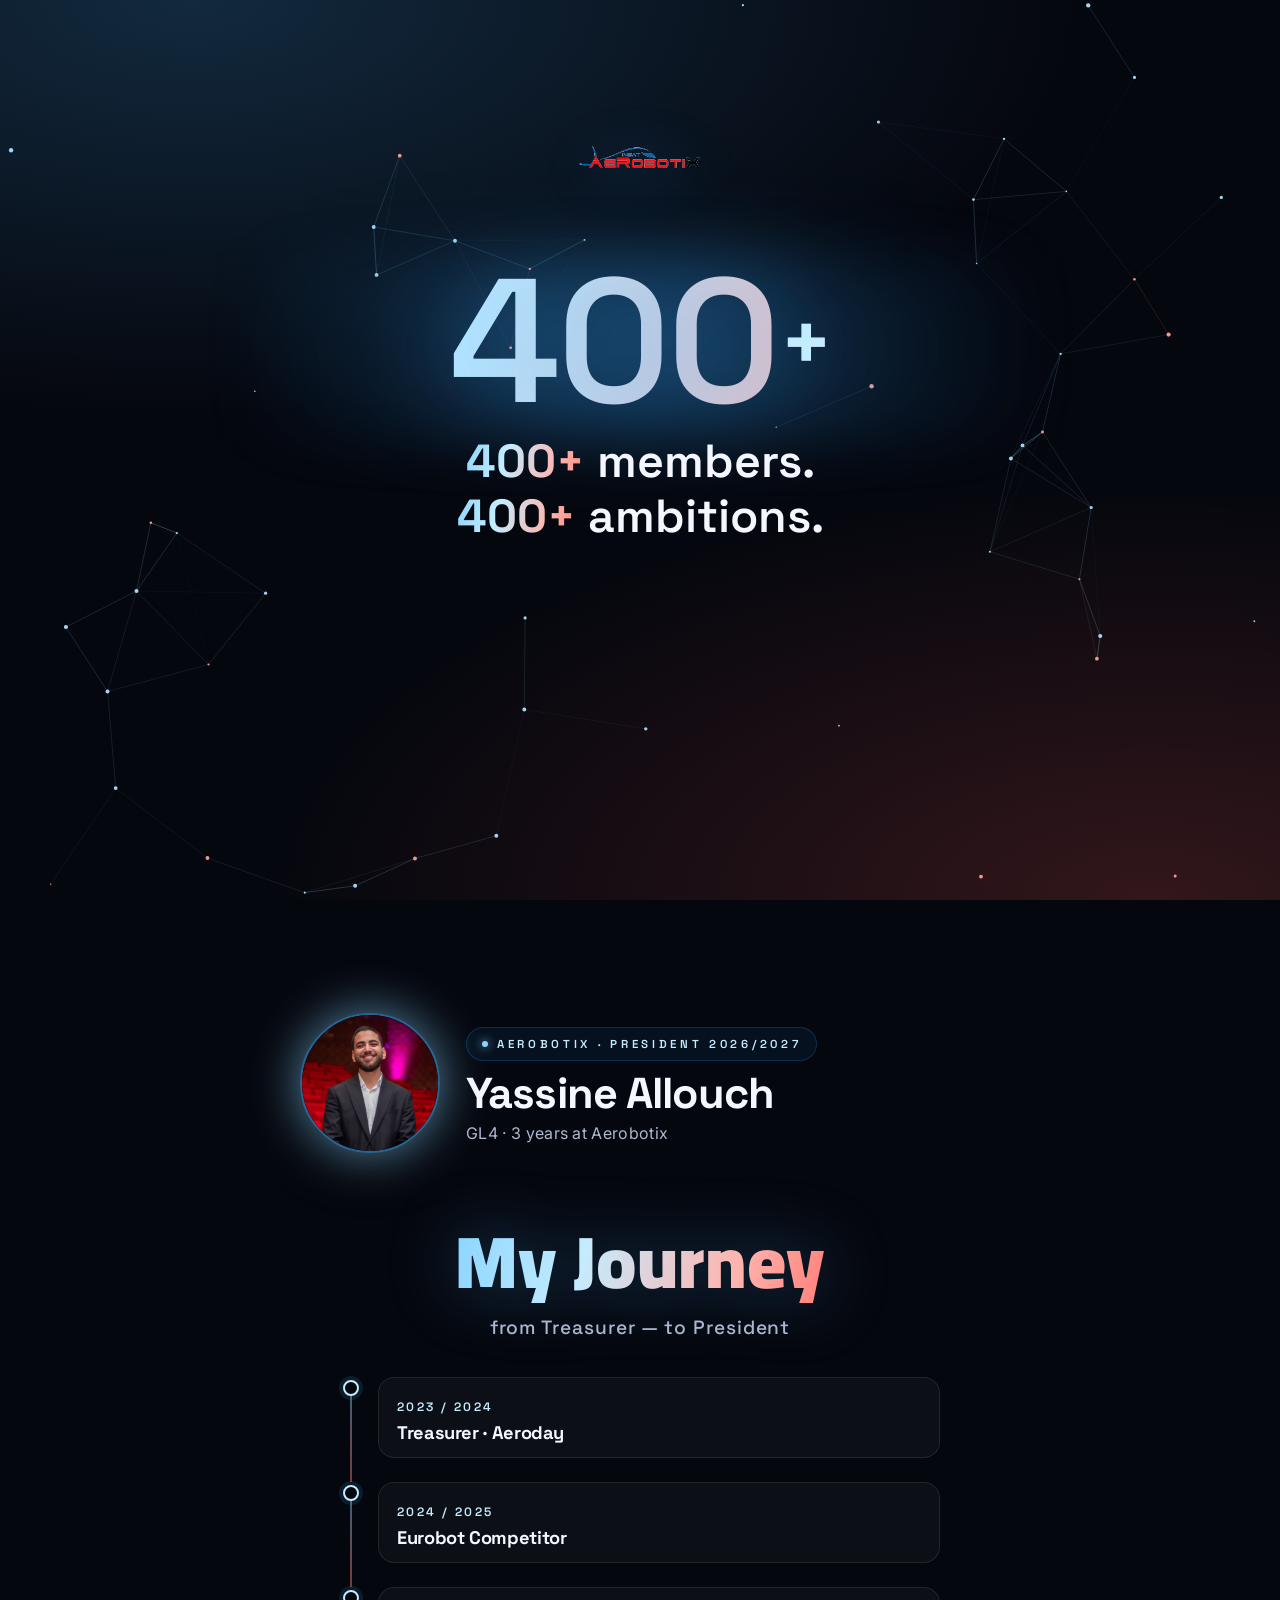
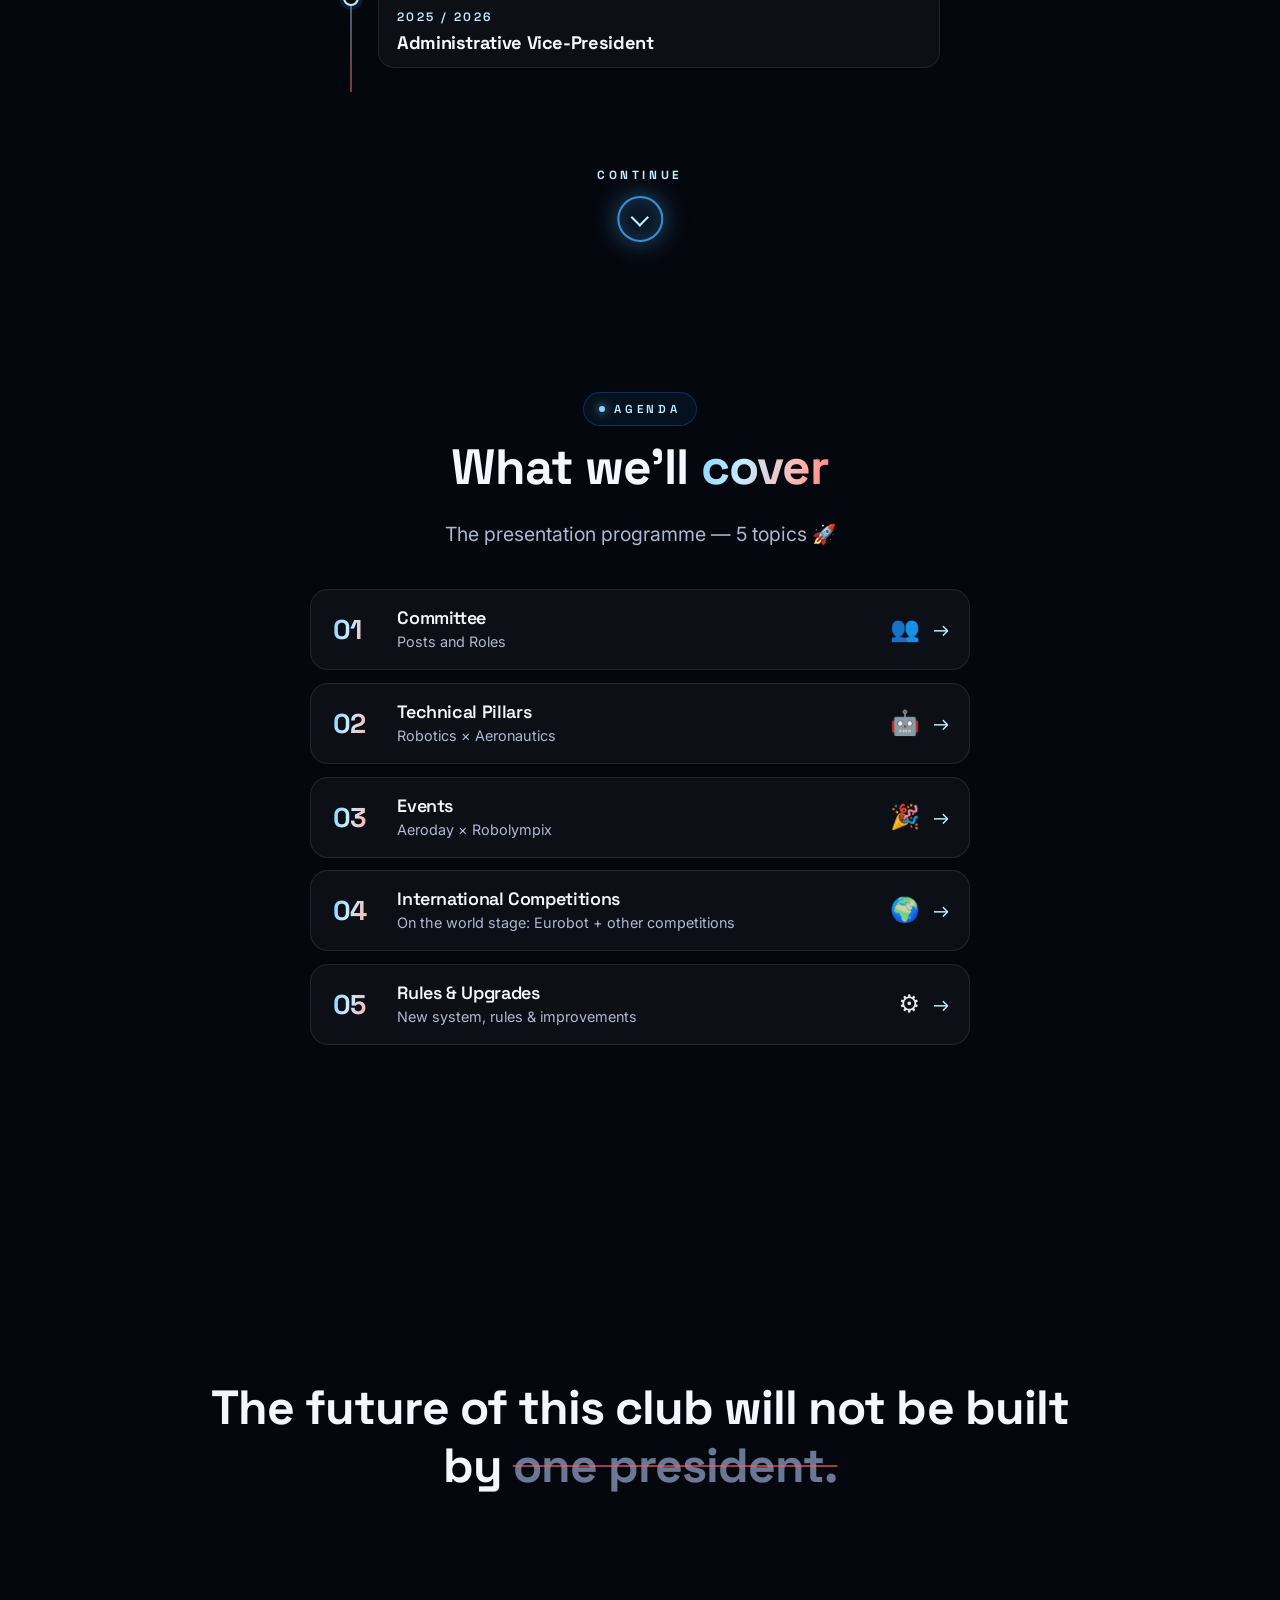
==== commit 210cad60: "Translate site content to English (keep coup gag + parenthetical jokes) Co-Authored-By: Claude Opus " ====
--- a/index.html
+++ b/index.html
@@ -67,14 +67,14 @@
       <div class="me-info">
         <span class="eyebrow"><span class="dot"></span> Aerobotix &middot; President 2026/2027</span>
         <h2 class="me-name">Yassine Allouch</h2>
-        <p class="me-meta">GL4 &middot; 3 ans à Aerobotix</p>
+        <p class="me-meta">GL4 &middot; 3 years at Aerobotix</p>
       </div>
     </div>
 
-    <!-- arabic title -->
+    <!-- journey title -->
     <div class="journey-title" data-reveal style="--d:.1s">
-      <span class="ar gradient-text" dir="rtl" lang="ar">رحلتي</span>
-      <span class="journey-sub">men Trésorier &mdash; ile Président</span>
+      <span class="ar gradient-text">My Journey</span>
+      <span class="journey-sub">from Treasurer &mdash; to President</span>
     </div>
 
     <!-- timeline -->
@@ -83,7 +83,7 @@
         <div class="tl-rail"><span class="tl-dot"></span></div>
         <div class="tl-card">
           <span class="tl-year">2023 / 2024</span>
-          <h3 class="tl-role">Trésorier &middot; Aeroday</h3>
+          <h3 class="tl-role">Treasurer &middot; Aeroday</h3>
         </div>
       </li>
 
@@ -99,7 +99,7 @@
         <div class="tl-rail"><span class="tl-dot"></span></div>
         <div class="tl-card">
           <span class="tl-year">2025 / 2026</span>
-          <h3 class="tl-role">Vice-Président Administratif</h3>
+          <h3 class="tl-role">Administrative Vice-President</h3>
         </div>
       </li>
 
@@ -107,7 +107,7 @@
         <div class="tl-rail"><span class="tl-dot now"></span></div>
         <div class="tl-card">
           <span class="tl-year">2026 / 2027</span>
-          <h3 class="tl-role">Président</h3>
+          <h3 class="tl-role">President</h3>
         </div>
       </li>
     </ol>
@@ -115,7 +115,7 @@
   </div>
 
   <a href="#agenda" class="scroll-down" aria-label="Scroll down">
-    <span class="label">Akmel</span>
+    <span class="label">Continue</span>
     <span class="ring"><span class="chev"></span></span>
   </a>
 </section>
@@ -127,8 +127,8 @@
 
     <div class="agenda-head" data-reveal>
       <span class="eyebrow"><span class="dot"></span> Agenda</span>
-      <h2 class="sec-title">Chnowa <span class="gradient-text">bch nghattiw</span></h2>
-      <p class="sec-sub">El programme mta3 el présentation &mdash; 5 ma7awer 🚀</p>
+      <h2 class="sec-title">What we'll <span class="gradient-text">cover</span></h2>
+      <p class="sec-sub">The presentation programme &mdash; 5 topics 🚀</p>
     </div>
 
     <ol class="agenda-list">
@@ -148,7 +148,7 @@
           <span class="agenda-num">02</span>
           <div class="agenda-text">
             <h3>Technical Pillars</h3>
-            <p>Robotique &times; Aéronautique</p>
+            <p>Robotics &times; Aeronautics</p>
           </div>
           <span class="agenda-right"><span class="agenda-ico">🤖</span><span class="agenda-go">→</span></span>
         </a>
@@ -170,7 +170,7 @@
           <span class="agenda-num">04</span>
           <div class="agenda-text">
             <h3>International Competitions</h3>
-            <p>El mondial : Eurobot + other competitions</p>
+            <p>On the world stage: Eurobot + other competitions</p>
           </div>
           <span class="agenda-right"><span class="agenda-ico">🌍</span><span class="agenda-go">→</span></span>
         </a>
@@ -181,7 +181,7 @@
           <span class="agenda-num">05</span>
           <div class="agenda-text">
             <h3>Rules &amp; Upgrades</h3>
-            <p>Système jdid, règles w améliorations</p>
+            <p>New system, rules &amp; improvements</p>
           </div>
           <span class="agenda-right"><span class="agenda-ico">⚙️</span><span class="agenda-go">→</span></span>
         </a>
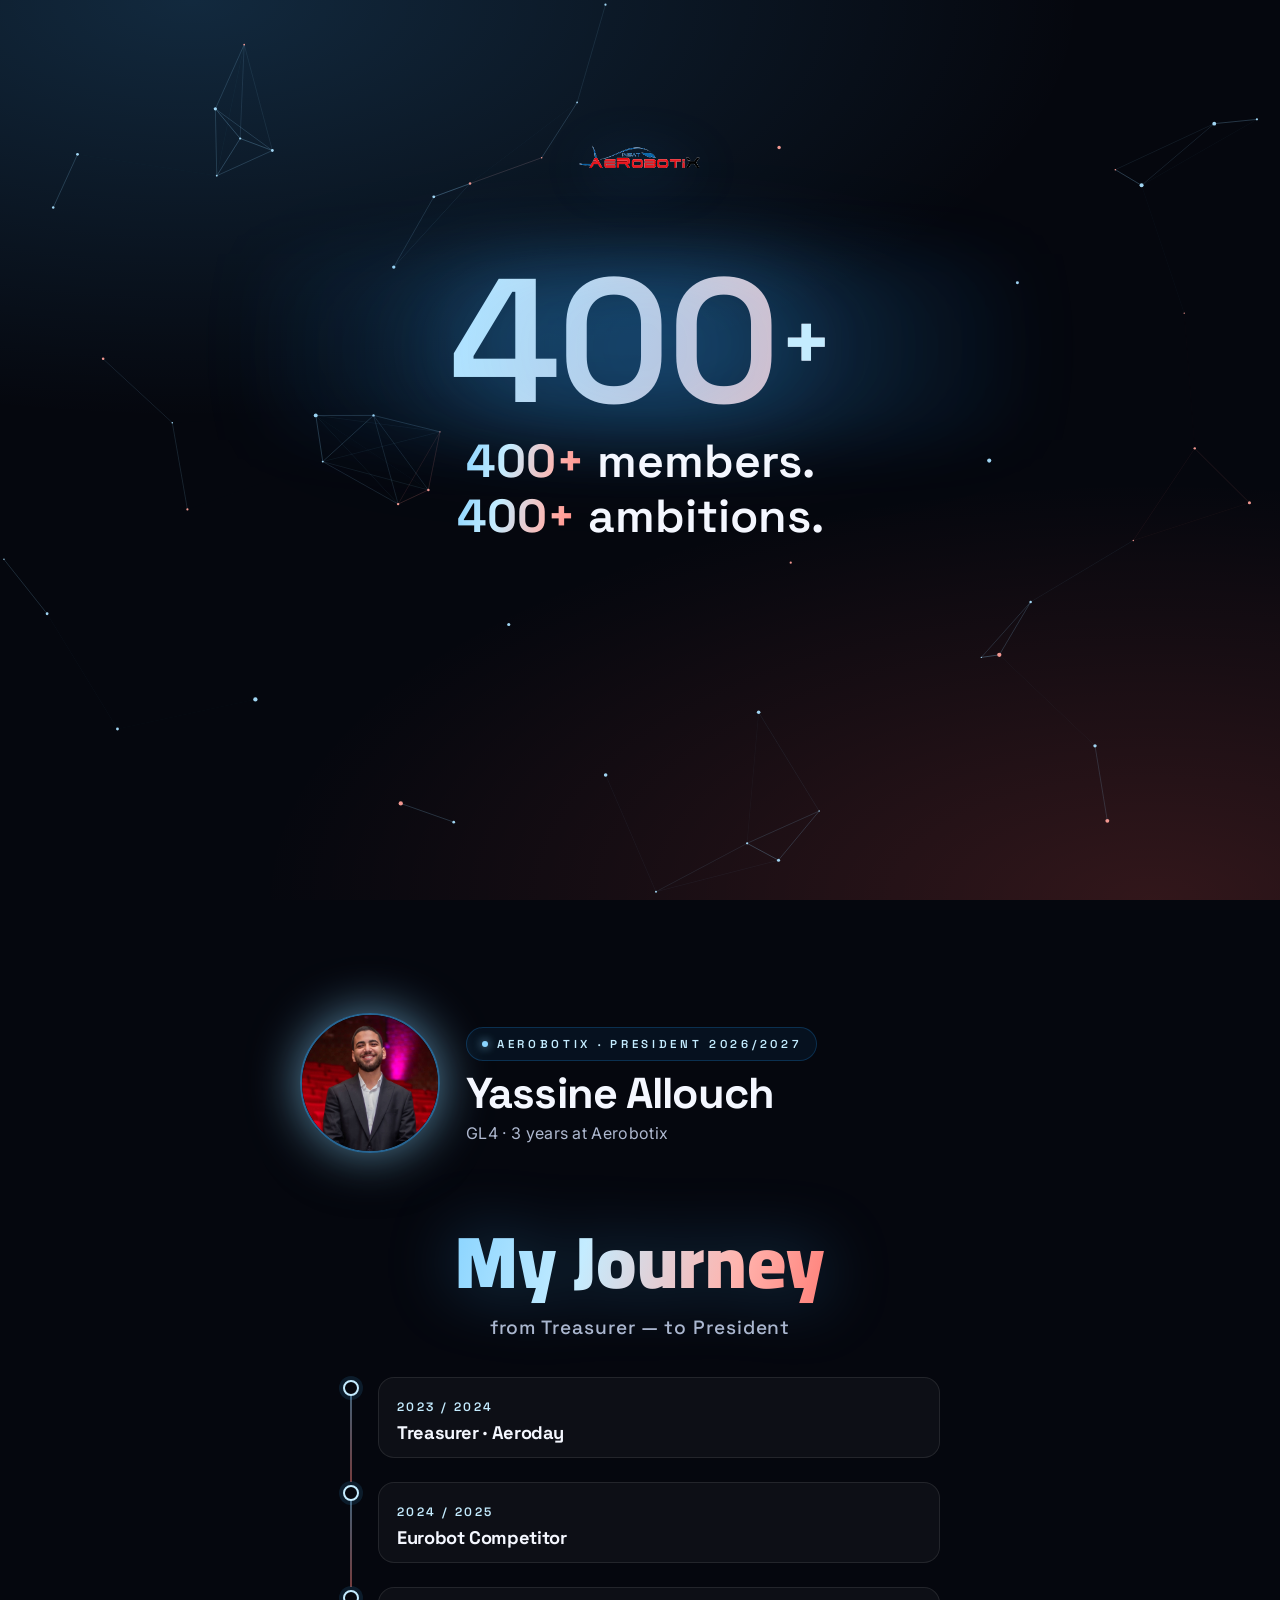
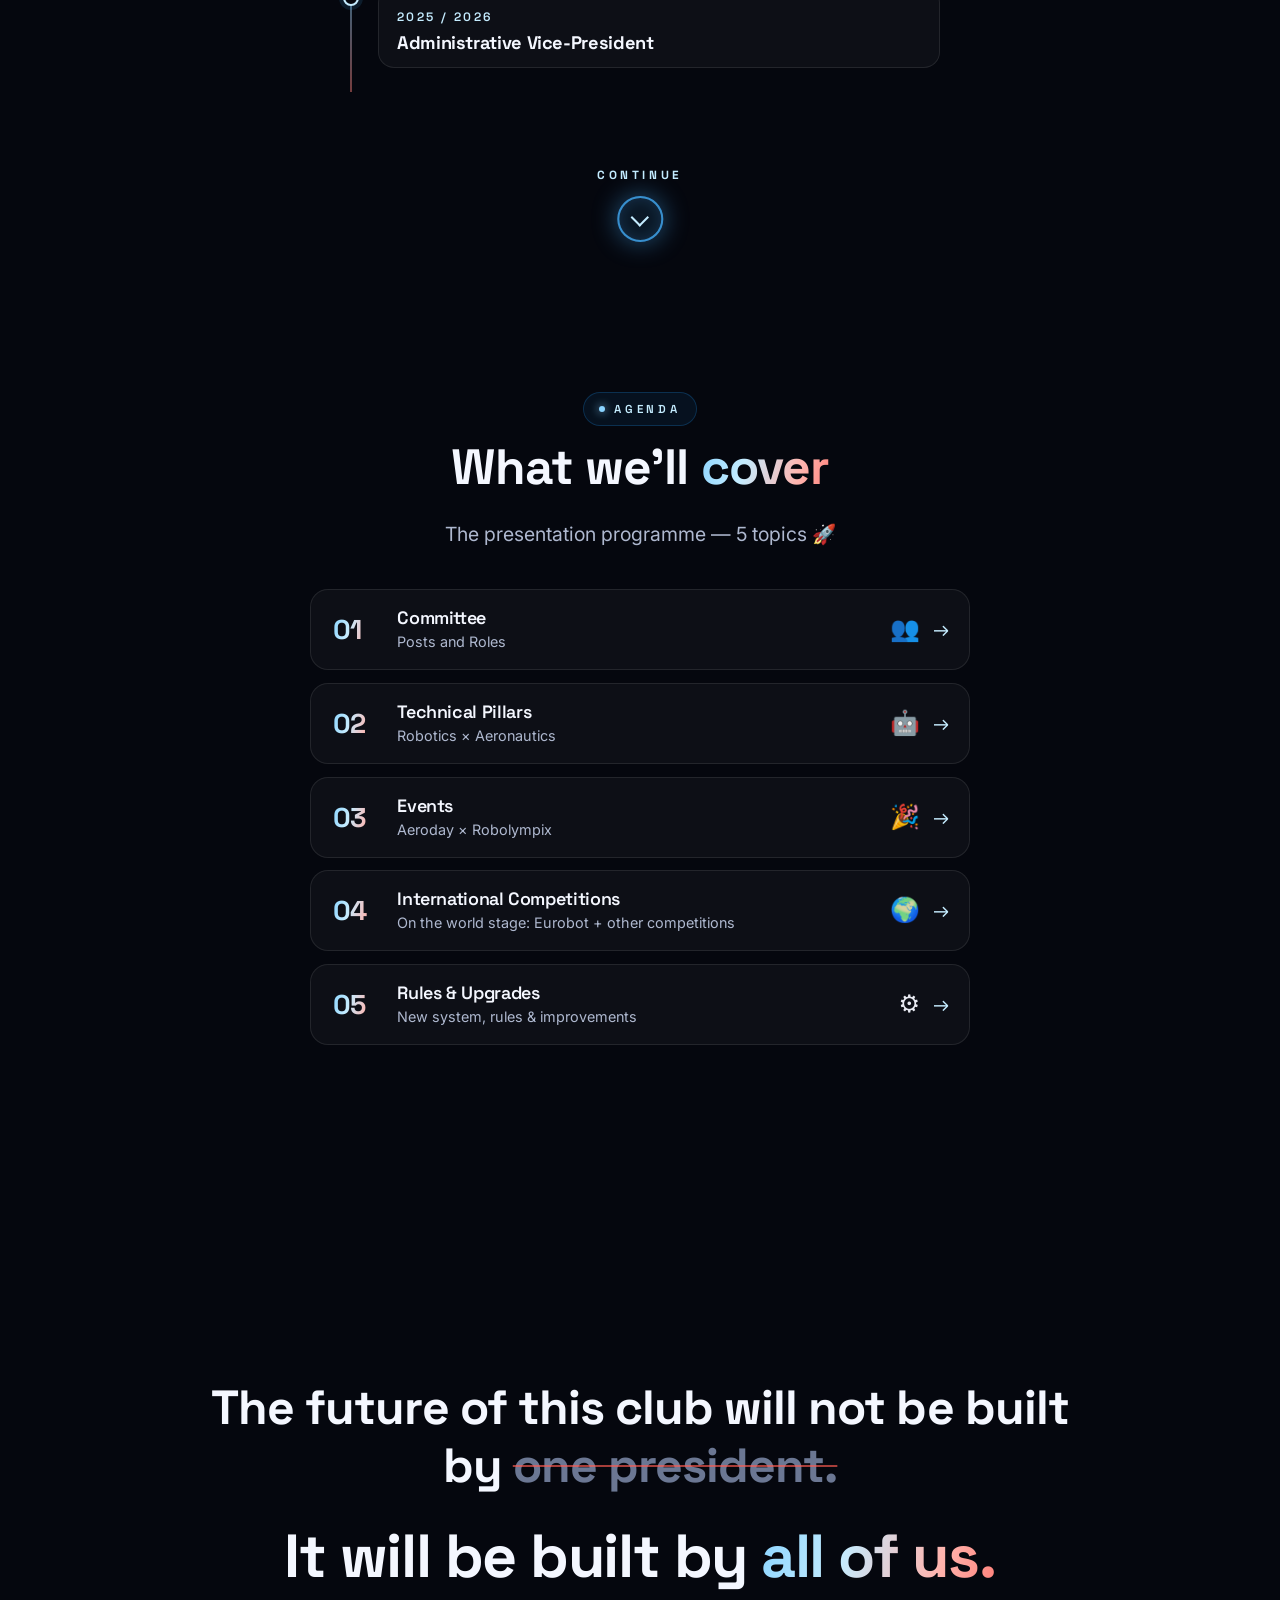
==== commit 43fbe9fd: "Tweak coup gag propaganda lines Co-Authored-By: Claude Opus 4.8 <noreply@anthropic.com>" ====
--- a/index.html
+++ b/index.html
@@ -230,9 +230,9 @@
     <div class="coup-sub">Yassine I &middot; President mada el 7ayet</div>
 
     <div class="coup-lines" id="coupLines">
-      <p>Bel iradat el cha3b... w bdoun iradat 7atta 7add akhor 😎</p>
-      <p>Entikhabet charifa w nziha &mdash; 99.99% mel aswat 🗳️</p>
-      <p>Aerobotix... taht 9iyedti, lel abad 🫡</p>
+      <p>Bel iradat el cha3b...  😎</p>
+      <p>Entikhabet charifa w naziha &mdash; 99.99% mel aswat 🗳️</p>
+      <p>Aerobotix... taht el 9iyeda el abadya 🫡</p>
     </div>
 
     <button class="coup-lock" id="coupLock" type="button">Commit <span>✊</span></button>
